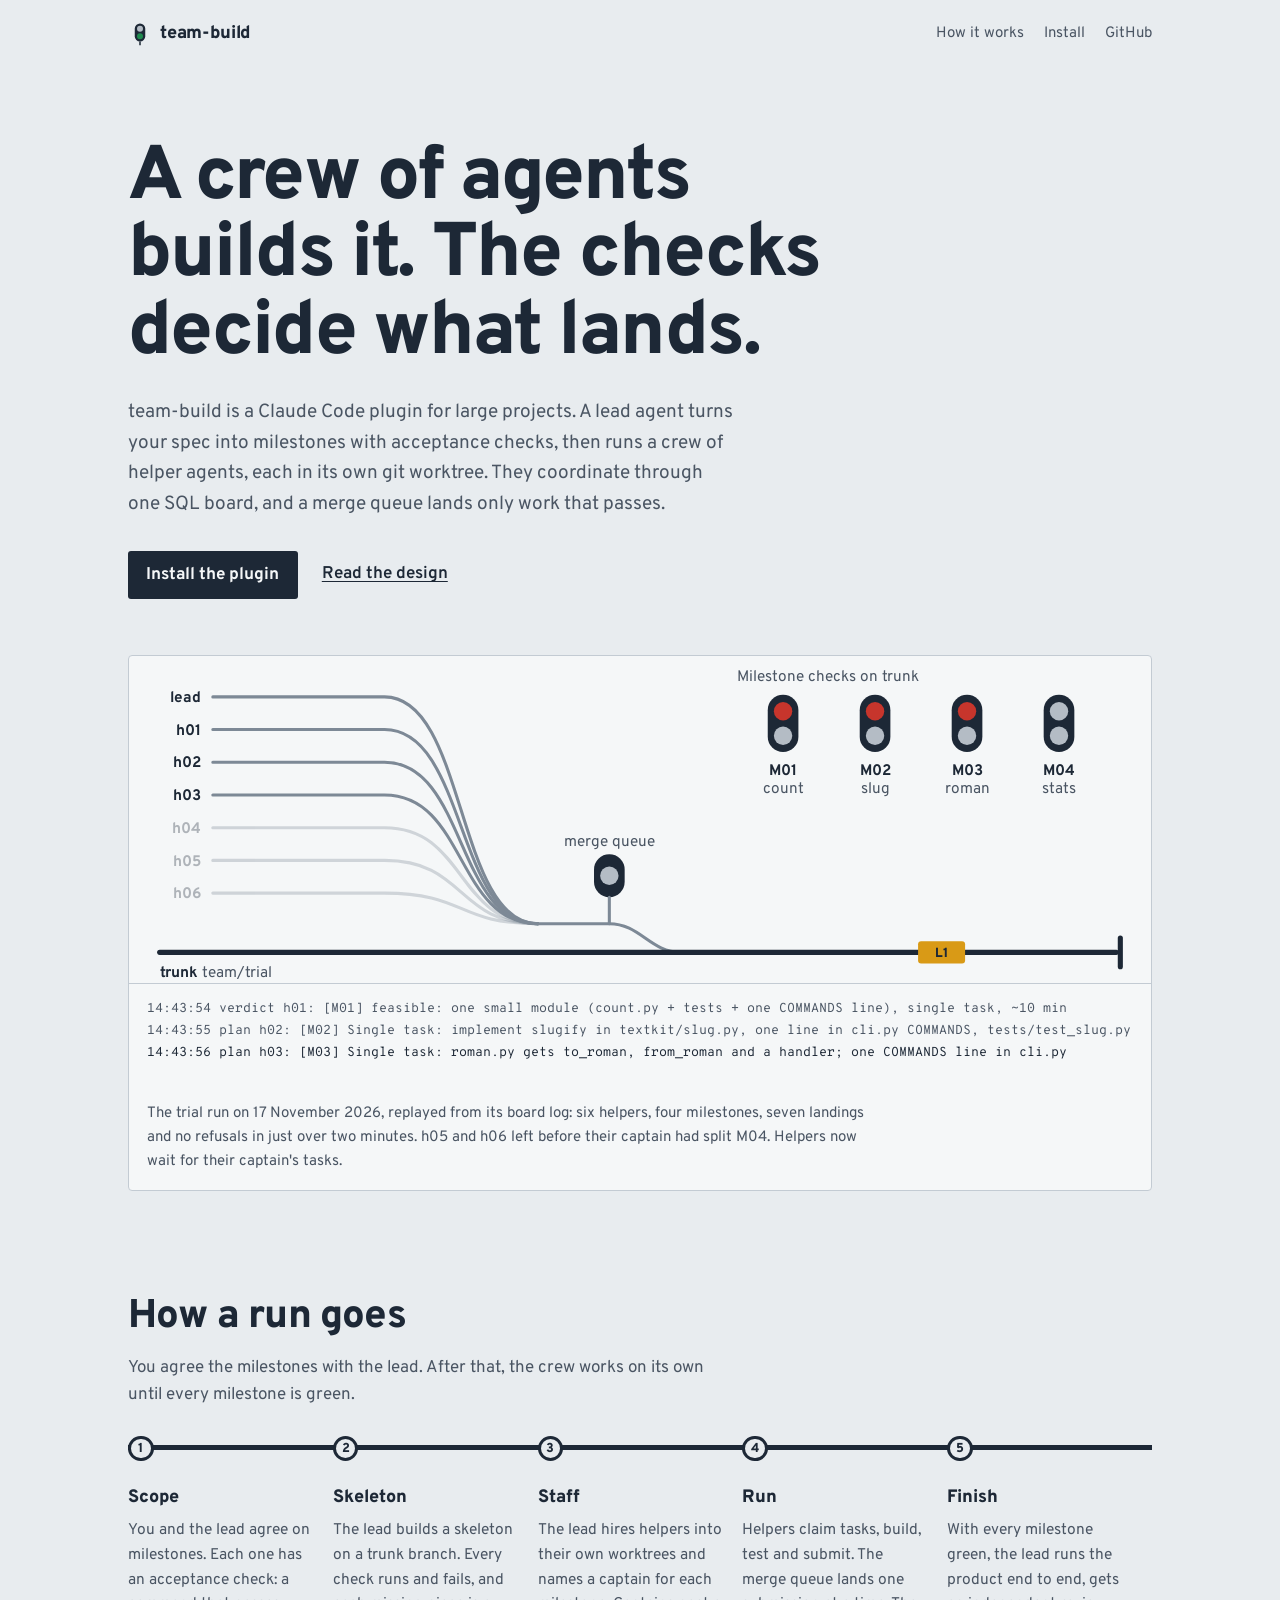
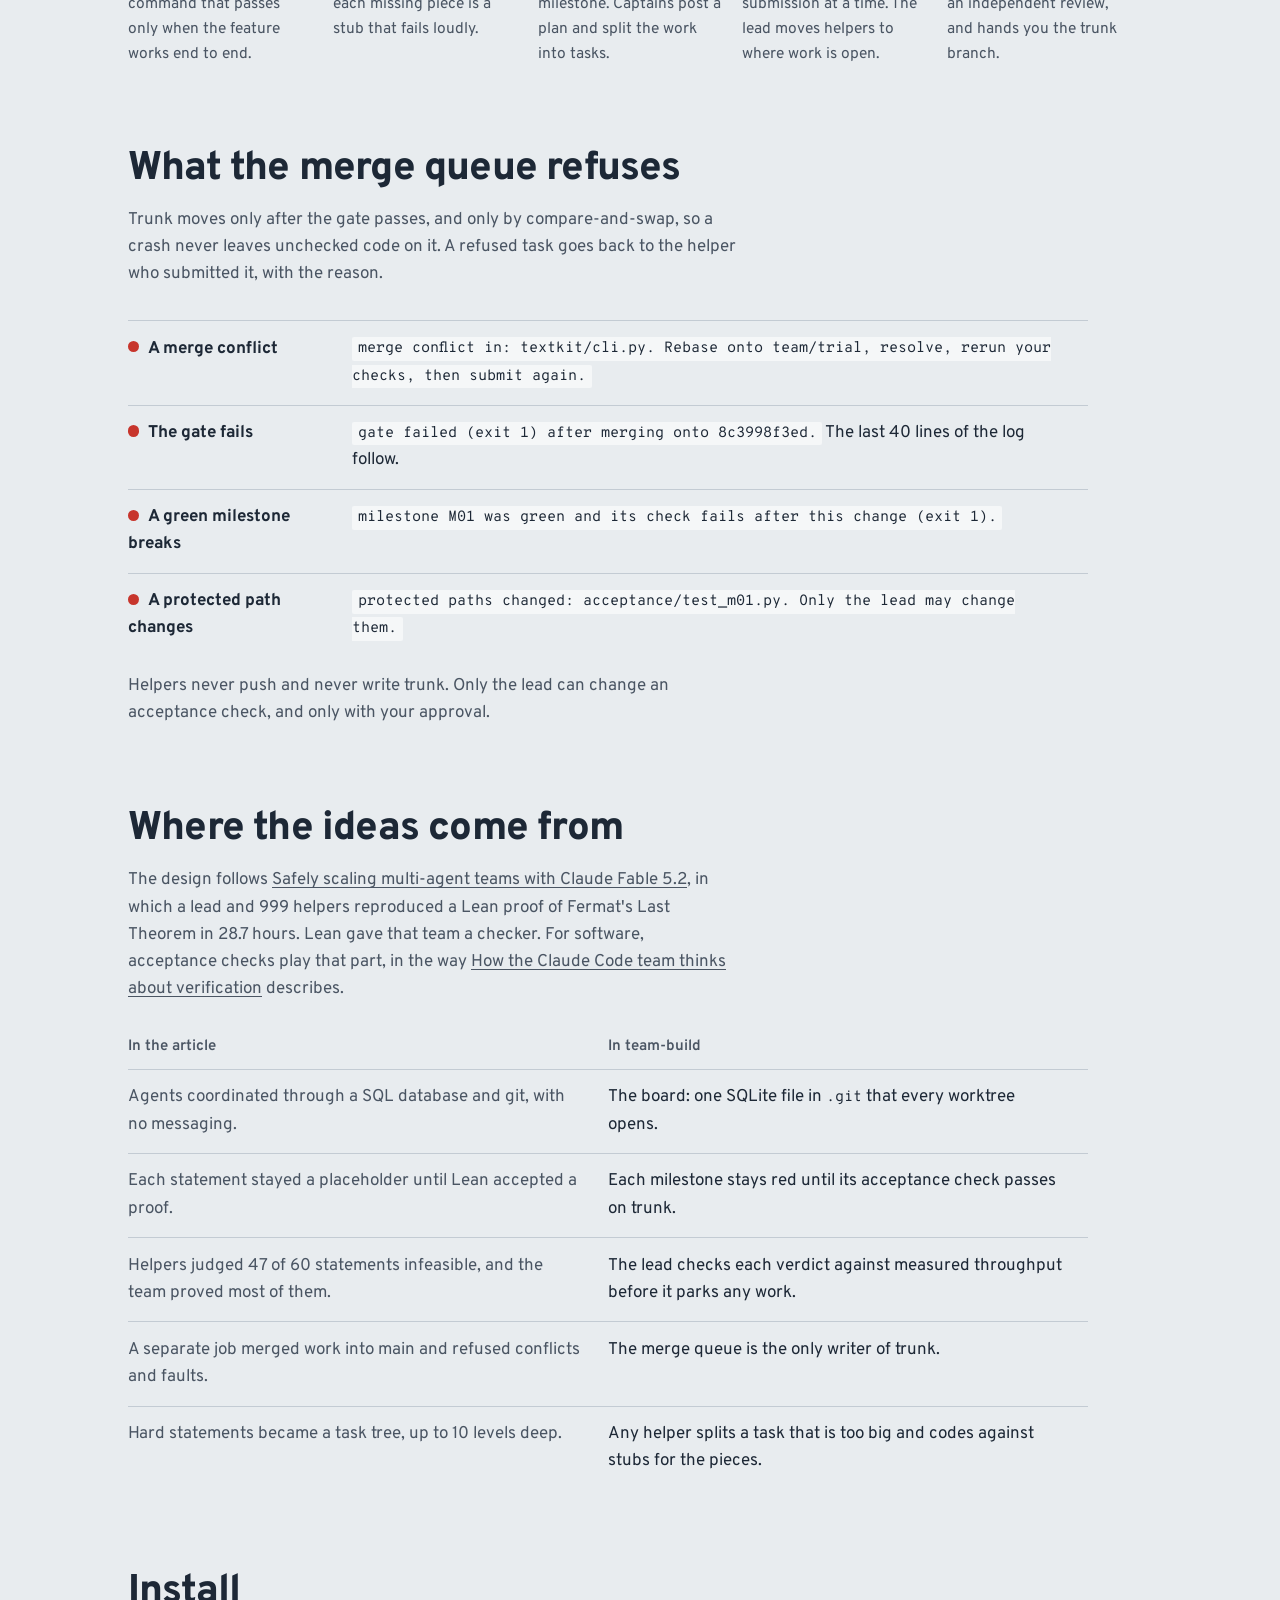
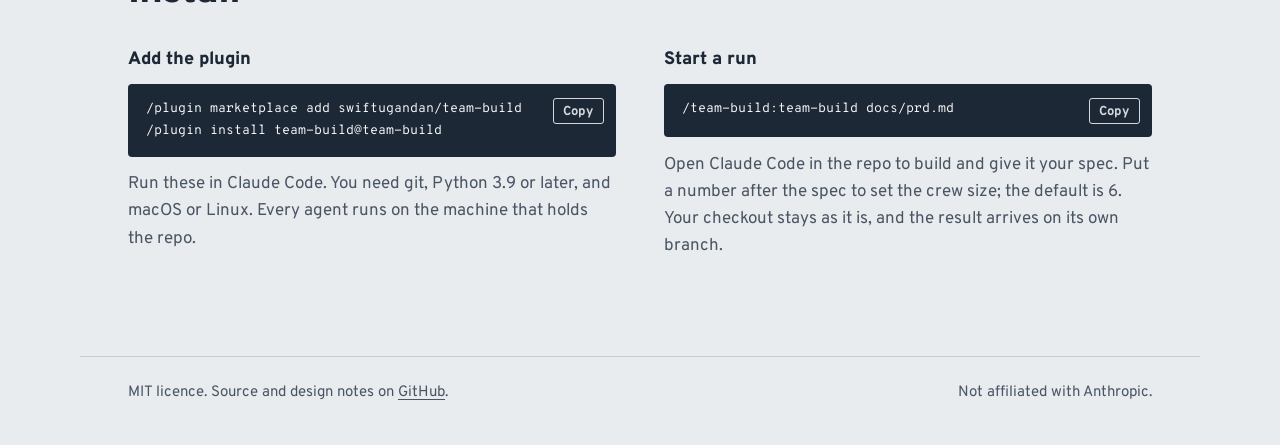
==== site/index.html @ 6d7ec810 "Fix review round 1: stub rule, handoffs keep work, task order, queue recovery, site" ====
<!doctype html>
<html lang="en">
<head>
  <meta charset="utf-8">
  <meta name="viewport" content="width=device-width, initial-scale=1">
  <title>team-build: a crew of agents builds it, the checks decide what lands</title>
  <meta name="description" content="team-build is a Claude Code plugin for large projects. A lead agent turns your spec into milestones with acceptance checks and runs a crew of helper agents. They coordinate through one SQL board, and a merge queue lands only work that passes.">
  <meta property="og:title" content="team-build: a crew of agents builds it, the checks decide what lands">
  <meta property="og:description" content="A Claude Code plugin. A lead agent runs a crew of helpers through one SQL board and git. A merge queue lands only work that passes the checks.">
  <meta property="og:image" content="https://swiftugandan.github.io/team-build/og.png">
  <meta property="og:url" content="https://swiftugandan.github.io/team-build/">
  <meta name="twitter:card" content="summary_large_image">
  <meta name="theme-color" content="#1D2836">
  <link rel="icon" href="favicon.svg" type="image/svg+xml">
  <link rel="preconnect" href="https://fonts.googleapis.com">
  <link rel="preconnect" href="https://fonts.gstatic.com" crossorigin>
  <link href="https://fonts.googleapis.com/css2?family=Overpass:wght@400;600;700;800&family=Overpass+Mono:wght@400;600&display=swap" rel="stylesheet">
  <link rel="stylesheet" href="styles.css">
</head>
<body>
  <a class="skip" href="#main">Skip to content</a>

  <header class="top">
    <a class="wordmark" href="./" aria-label="team-build home">
      <svg viewBox="0 0 32 32" aria-hidden="true">
        <rect x="9" y="2" width="14" height="24" rx="7" fill="currentColor"/>
        <circle cx="16" cy="9" r="4" fill="var(--lamp-off)"/>
        <circle cx="16" cy="19" r="4" fill="var(--green)"/>
        <rect x="15" y="26" width="2" height="5" fill="currentColor"/>
      </svg>
      team-build
    </a>
    <nav aria-label="Main">
      <a href="#how">How it works</a>
      <a href="#install">Install</a>
      <a href="https://github.com/swiftugandan/team-build">GitHub</a>
    </nav>
  </header>

  <main id="main">
    <section class="hero frame" aria-labelledby="hero-title">
      <h1 id="hero-title">A crew of agents builds it. The checks decide what lands.</h1>
      <p class="lede">team-build is a Claude Code plugin for large projects. A lead agent turns your spec into milestones with acceptance checks, then runs a crew of helper agents, each in its own git worktree. They coordinate through one SQL board, and a merge queue lands only work that passes.</p>
      <p class="actions">
        <a class="button" href="#install">Install the plugin</a>
        <a class="quiet" href="https://github.com/swiftugandan/team-build/blob/main/docs/design.md">Read the design</a>
      </p>

      <figure class="yard" aria-labelledby="yard-caption">
        <svg id="yard" viewBox="0 0 1000 320" role="img" aria-labelledby="yard-title yard-desc">
          <title id="yard-title">The trial run as a track diagram</title>
          <desc id="yard-desc">Seven helper and lead tracks feed one merge queue. Seven landings reach the trunk branch, and the four milestone signals M01 to M04 all show green.</desc>
          <defs>
            <path id="p-lead" d="M100,40 L250,40 C330,40 320,262 400,262 L470,262 C500,262 510,290 540,290 L966,290"/>
            <path id="p-h01" d="M100,72 L250,72 C330,72 320,262 400,262 L470,262 C500,262 510,290 540,290 L966,290"/>
            <path id="p-h02" d="M100,104 L250,104 C330,104 320,262 400,262 L470,262 C500,262 510,290 540,290 L966,290"/>
            <path id="p-h03" d="M100,136 L250,136 C330,136 320,262 400,262 L470,262 C500,262 510,290 540,290 L966,290"/>
            <path id="p-h04" d="M100,168 L250,168 C330,168 320,262 400,262 L470,262 C500,262 510,290 540,290 L966,290"/>
            <path id="p-h05" d="M100,200 L250,200 C330,200 320,262 400,262 L470,262 C500,262 510,290 540,290 L966,290"/>
            <path id="p-h06" d="M100,232 L250,232 C330,232 320,262 400,262 L470,262 C500,262 510,290 540,290 L966,290"/>
          </defs>

          <g class="sidings">
            <g data-agent="lead" class="lit"><text x="70" y="45" text-anchor="end" class="name">lead</text><path class="rail" d="M82,40 L250,40 C330,40 320,262 400,262"/></g>
            <g data-agent="h01" class="lit"><text x="70" y="77" text-anchor="end" class="name">h01</text><path class="rail" d="M82,72 L250,72 C330,72 320,262 400,262"/></g>
            <g data-agent="h02" class="lit"><text x="70" y="109" text-anchor="end" class="name">h02</text><path class="rail" d="M82,104 L250,104 C330,104 320,262 400,262"/></g>
            <g data-agent="h03" class="lit"><text x="70" y="141" text-anchor="end" class="name">h03</text><path class="rail" d="M82,136 L250,136 C330,136 320,262 400,262"/></g>
            <g data-agent="h04" class="lit"><text x="70" y="173" text-anchor="end" class="name">h04</text><path class="rail" d="M82,168 L250,168 C330,168 320,262 400,262"/></g>
            <g data-agent="h05" class="lit"><text x="70" y="205" text-anchor="end" class="name">h05</text><path class="rail" d="M82,200 L250,200 C330,200 320,262 400,262"/></g>
            <g data-agent="h06" class="lit"><text x="70" y="237" text-anchor="end" class="name">h06</text><path class="rail" d="M82,232 L250,232 C330,232 320,262 400,262"/></g>
          </g>

          <path class="rail" d="M400,262 L470,262 C500,262 510,290 540,290"/>
          <path class="rail trunk" d="M30,290 L966,290"/>
          <path class="rail trunk" d="M970,276 L970,304"/>
          <text x="30" y="314"><tspan class="name">trunk</tspan> team/trial</text>

          <g class="gate">
            <text x="470" y="186" text-anchor="middle">merge queue</text>
            <rect class="head" x="455" y="194" width="30" height="42" rx="15"/>
            <circle id="gate-lamp" class="lamp" cx="470" cy="215" r="9"/>
            <path class="rail" d="M470,236 L470,262"/>
          </g>

          <g class="signals">
            <text x="595" y="24">Milestone checks on trunk</text>
            <g data-milestone="M01"><rect class="head" x="625" y="38" width="30" height="56" rx="15"/><circle class="lamp" cx="640" cy="54" r="9"/><circle class="lamp green" cx="640" cy="78" r="9"/><text x="640" y="116" text-anchor="middle" class="name">M01</text><text x="640" y="134" text-anchor="middle" class="sub">count</text></g>
            <g data-milestone="M02"><rect class="head" x="715" y="38" width="30" height="56" rx="15"/><circle class="lamp" cx="730" cy="54" r="9"/><circle class="lamp green" cx="730" cy="78" r="9"/><text x="730" y="116" text-anchor="middle" class="name">M02</text><text x="730" y="134" text-anchor="middle" class="sub">slug</text></g>
            <g data-milestone="M03"><rect class="head" x="805" y="38" width="30" height="56" rx="15"/><circle class="lamp" cx="820" cy="54" r="9"/><circle class="lamp green" cx="820" cy="78" r="9"/><text x="820" y="116" text-anchor="middle" class="name">M03</text><text x="820" y="134" text-anchor="middle" class="sub">roman</text></g>
            <g data-milestone="M04"><rect class="head" x="895" y="38" width="30" height="56" rx="15"/><circle class="lamp" cx="910" cy="54" r="9"/><circle class="lamp green" cx="910" cy="78" r="9"/><text x="910" y="116" text-anchor="middle" class="name">M04</text><text x="910" y="134" text-anchor="middle" class="sub">stats</text></g>
          </g>

          <g class="trains">
            <g class="train landed" id="L1" data-from="h01" transform="translate(931,290)"><rect x="-23" y="-11" width="46" height="22" rx="3"/><text text-anchor="middle" y="5">L1</text></g>
            <g class="train landed" id="L2" data-from="h02" transform="translate(873,290)"><rect x="-23" y="-11" width="46" height="22" rx="3"/><text text-anchor="middle" y="5">L2</text></g>
            <g class="train landed" id="L3" data-from="h03" transform="translate(815,290)"><rect x="-23" y="-11" width="46" height="22" rx="3"/><text text-anchor="middle" y="5">L3</text></g>
            <g class="train landed" id="L4" data-from="lead" transform="translate(757,290)"><rect x="-23" y="-11" width="46" height="22" rx="3"/><text text-anchor="middle" y="5">L4</text></g>
            <g class="train landed" id="L5" data-from="h04" transform="translate(699,290)"><rect x="-23" y="-11" width="46" height="22" rx="3"/><text text-anchor="middle" y="5">L5</text></g>
            <g class="train landed" id="L6" data-from="h04" transform="translate(641,290)"><rect x="-23" y="-11" width="46" height="22" rx="3"/><text text-anchor="middle" y="5">L6</text></g>
            <g class="train landed" id="L7" data-from="h04" transform="translate(583,290)"><rect x="-23" y="-11" width="46" height="22" rx="3"/><text text-anchor="middle" y="5">L7</text></g>
          </g>
        </svg>

        <ol class="log" id="log" aria-label="Board events">
          <li class="k-merged">14:45:53 merged queue: L6 T5 by h04 -&gt; d8235f0d12</li>
          <li class="k-left">14:46:00 left h04: h04 left</li>
          <li class="k-merged">14:46:02 merged queue: L7 T6 by h04 -&gt; 13565ec05e</li>
          <li class="k-green">14:46:02 green queue: M04 stats: JSON report on a file built from count, slug and roman plus word frequency</li>
        </ol>
        <div class="yard-foot">
          <p id="yard-caption">The trial run on 17 November 2026, replayed from its board log: six helpers, four milestones, seven landings and no refusals in just over two minutes. h05 and h06 left before their captain had split M04. Helpers now wait for their captain's tasks.</p>
          <button class="replay" type="button" hidden>Replay</button>
        </div>
      </figure>
    </section>

    <section id="how" class="block" aria-labelledby="how-title">
      <div class="frame">
        <h2 id="how-title">How a run goes</h2>
        <p>You agree the milestones with the lead. After that, the crew works on its own until every milestone is green.</p>
        <ol class="steps">
          <li><h3>Scope</h3><p>You and the lead agree on milestones. Each one has an acceptance check: a command that passes only when the feature works end to end.</p></li>
          <li><h3>Skeleton</h3><p>The lead builds a skeleton on a trunk branch. Every check runs and fails, and each missing piece is a stub that fails loudly.</p></li>
          <li><h3>Staff</h3><p>The lead hires helpers into their own worktrees and names a captain for each milestone. Captains post a plan and split the work into tasks.</p></li>
          <li><h3>Run</h3><p>Helpers claim tasks, build, test and submit. The merge queue lands one submission at a time. The lead moves helpers to where work is open.</p></li>
          <li><h3>Finish</h3><p>With every milestone green, the lead runs the product end to end, gets an independent review, and hands you the trunk branch.</p></li>
        </ol>
      </div>
    </section>

    <section class="block" aria-labelledby="queue-title">
      <div class="frame">
        <h2 id="queue-title">What the merge queue refuses</h2>
        <p>Trunk moves only after the gate passes, and only by compare-and-swap, so a crash never leaves unchecked code on it. A refused task goes back to the helper who submitted it, with the reason.</p>
        <table class="refusals">
          <tbody>
            <tr><th scope="row"><span class="lamp-dot" aria-hidden="true"></span>A merge conflict</th><td><code>merge conflict in: textkit/cli.py. Rebase onto team/trial, resolve, rerun your checks, then submit again.</code></td></tr>
            <tr><th scope="row"><span class="lamp-dot" aria-hidden="true"></span>The gate fails</th><td><code>gate failed (exit 1) after merging onto 8c3998f3ed.</code> The last 40 lines of the log follow.</td></tr>
            <tr><th scope="row"><span class="lamp-dot" aria-hidden="true"></span>A green milestone breaks</th><td><code>milestone M01 was green and its check fails after this change (exit 1).</code></td></tr>
            <tr><th scope="row"><span class="lamp-dot" aria-hidden="true"></span>A protected path changes</th><td><code>protected paths changed: acceptance/test_m01.py. Only the lead may change them.</code></td></tr>
          </tbody>
        </table>
        <p class="note">Helpers never push and never write trunk. Only the lead can change an acceptance check, and only with your approval.</p>
      </div>
    </section>

    <section class="block" aria-labelledby="sources-title">
      <div class="frame">
        <h2 id="sources-title">Where the ideas come from</h2>
        <p>The design follows <a href="https://claude.dev/blog/safely-scaling-multi-agent-teams-with-fable-5-2/">Safely scaling multi-agent teams with Claude Fable 5.2</a>, in which a lead and 999 helpers reproduced a Lean proof of Fermat's Last Theorem in 28.7 hours. Lean gave that team a checker. For software, acceptance checks play that part, in the way <a href="https://claude.dev/blog/how-the-claude-code-team-thinks-about-verification/">How the Claude Code team thinks about verification</a> describes.</p>
        <table class="sources">
          <thead><tr><th scope="col">In the article</th><th scope="col">In team-build</th></tr></thead>
          <tbody>
            <tr><td>Agents coordinated through a SQL database and git, with no messaging.</td><td>The board: one SQLite file in <code>.git</code> that every worktree opens.</td></tr>
            <tr><td>Each statement stayed a placeholder until Lean accepted a proof.</td><td>Each milestone stays red until its acceptance check passes on trunk.</td></tr>
            <tr><td>Helpers judged 47 of 60 statements infeasible, and the team proved most of them.</td><td>The lead checks each verdict against measured throughput before it parks any work.</td></tr>
            <tr><td>A separate job merged work into main and refused conflicts and faults.</td><td>The merge queue is the only writer of trunk.</td></tr>
            <tr><td>Hard statements became a task tree, up to 10 levels deep.</td><td>Any helper splits a task that is too big and codes against stubs for the pieces.</td></tr>
          </tbody>
        </table>
      </div>
    </section>

    <section id="install" class="block" aria-labelledby="install-title">
      <div class="frame">
        <h2 id="install-title">Install</h2>
        <div class="install">
          <div>
            <h3>Add the plugin</h3>
            <div class="cmd"><pre>/plugin marketplace add swiftugandan/team-build
/plugin install team-build@team-build</pre><button class="copy" type="button" data-copy="/plugin marketplace add swiftugandan/team-build&#10;/plugin install team-build@team-build">Copy</button></div>
            <p>Run these in Claude Code. You need git, Python 3.9 or later, and macOS or Linux. Every agent runs on the machine that holds the repo.</p>
          </div>
          <div>
            <h3>Start a run</h3>
            <div class="cmd"><pre>/team-build:team-build docs/prd.md</pre><button class="copy" type="button" data-copy="/team-build:team-build docs/prd.md">Copy</button></div>
            <p>Open Claude Code in the repo to build and give it your spec. Put a number after the spec to set the crew size; the default is 6. Your checkout stays as it is, and the result arrives on its own branch.</p>
          </div>
        </div>
      </div>
    </section>
  </main>

  <footer class="foot">
    <p>MIT licence. Source and design notes on <a href="https://github.com/swiftugandan/team-build">GitHub</a>.</p>
    <p>Not affiliated with Anthropic.</p>
  </footer>

  <script src="replay.js" defer></script>
</body>
</html>
---- site/styles.css ----
/* team-build: a signal box. Enamel panel grey, graphite ink, and the three
   signal lamps. Colour only ever means a state: red is not yet, amber is in
   the queue, green has landed. */

:root {
  --panel: #E8ECEF;
  --panel-deep: #DCE2E7;
  --sheet: #F5F7F8;
  --ink: #1D2836;
  --ink-soft: #4A5563;
  --rail: #7D8996;
  --rule: #C3CBD3;
  --red: #C7352C;
  --amber: #D99A16;
  --green: #1F8A4E;
  --lamp-off: #B4BCC5;
  --on-ink: #F5F7F8;
  --focus: #2462C2;

  --sans: "Overpass", "Highway Gothic", "Helvetica Neue", Arial, sans-serif;
  --mono: "Overpass Mono", ui-monospace, Menlo, monospace;

  --measure: 38rem;
  --frame: 70rem;
  --gutter: clamp(1rem, 4vw, 3rem);

  color-scheme: light;
}

@media (prefers-color-scheme: dark) {
  :root {
    --panel: #161E28;
    --panel-deep: #1C2632;
    --sheet: #121922;
    --ink: #E3E8ED;
    --ink-soft: #A6B0BC;
    --rail: #6C7886;
    --rule: #2D3946;
    --red: #E2554B;
    --amber: #E8AE33;
    --green: #39B36D;
    --lamp-off: #3A4654;
    --on-ink: #121922;
    --focus: #7FA8F0;
    color-scheme: dark;
  }
}

*, *::before, *::after { box-sizing: border-box; }

html { -webkit-text-size-adjust: 100%; }

body {
  margin: 0;
  background: var(--panel);
  color: var(--ink);
  font: 400 1.0625rem/1.6 var(--sans);
  font-feature-settings: "kern", "liga";
}

a { color: inherit; text-decoration-thickness: 1px; text-underline-offset: 0.18em; }
a:hover { text-decoration-thickness: 2px; }
:focus-visible { outline: 3px solid var(--focus); outline-offset: 3px; border-radius: 2px; }

code, pre, .mono { font-family: var(--mono); font-size: 0.875em; }

.skip {
  position: absolute; left: -999px; top: 0.5rem;
  background: var(--ink); color: var(--on-ink); padding: 0.5rem 0.75rem;
}
.skip:focus { left: 0.5rem; }

.frame { max-width: var(--frame); margin: 0 auto; padding: 0 var(--gutter); }

/* Header */
.top {
  display: flex; align-items: center; justify-content: space-between; gap: 1rem;
  max-width: var(--frame); margin: 0 auto; padding: 1.25rem var(--gutter);
}
.wordmark {
  display: inline-flex; align-items: center; gap: 0.5rem;
  font-weight: 800; font-size: 1.125rem; letter-spacing: -0.01em; text-decoration: none;
}
.wordmark svg { width: 1.5rem; height: 1.5rem; }
.top nav { display: flex; gap: 1.25rem; font-size: 0.9375rem; }
.top nav a { text-decoration: none; color: var(--ink-soft); }
.top nav a:hover { color: var(--ink); text-decoration: underline; }

/* Hero */
.hero { padding-top: clamp(2rem, 6vw, 4.5rem); padding-bottom: 1.5rem; }
.hero h1 {
  margin: 0; max-width: 15ch;
  font-weight: 800; font-size: clamp(2.5rem, 6.4vw, 4.75rem);
  line-height: 1.02; letter-spacing: -0.025em;
}
.lede { max-width: var(--measure); margin: 1.5rem 0 0; font-size: 1.1875rem; color: var(--ink-soft); }
.actions { display: flex; flex-wrap: wrap; gap: 0.75rem 1.5rem; align-items: center; margin: 2rem 0 0; }
.button {
  display: inline-block; padding: 0.7rem 1.15rem 0.6rem;
  background: var(--ink); color: var(--on-ink);
  font-weight: 700; text-decoration: none; border-radius: 3px;
}
.button:hover { background: var(--ink-soft); }
.quiet { font-weight: 600; }

/* The track diagram */
.yard {
  margin: clamp(2rem, 5vw, 3.5rem) 0 0;
  background: var(--sheet);
  border: 1px solid var(--rule);
  border-radius: 4px;
}
.yard svg { display: block; width: 100%; height: auto; }
.yard .rail { stroke: var(--rail); stroke-width: 3; fill: none; stroke-linecap: round; }
.yard .trunk { stroke: var(--ink); stroke-width: 5; }
.yard .sleeper { stroke: var(--rule); stroke-width: 2; }
.yard text { font-family: var(--sans); fill: var(--ink-soft); font-size: 15px; }
.yard .name { font-weight: 700; fill: var(--ink); }
.yard .dim { opacity: 0.32; transition: opacity 300ms ease; }
.yard .lit { opacity: 1; }
.yard .lamp { fill: var(--lamp-off); transition: fill 250ms ease; }
.yard .lamp.red { fill: var(--red); }
.yard .lamp.amber { fill: var(--amber); }
.yard .lamp.green { fill: var(--green); }
.yard .head { fill: var(--ink); }
.yard .gatebox { fill: var(--panel-deep); stroke: var(--rail); stroke-width: 1.5; }
.yard .train rect { fill: var(--amber); }
.yard .train text { fill: #1D2836; font-weight: 800; font-size: 13px; }
.yard .train.landed rect { fill: var(--green); }
.yard .train.landed text { fill: var(--on-ink); }
.yard .tick { stroke: var(--green); stroke-width: 3; }

.log {
  margin: 0; padding: 0.9rem 1.1rem 1rem; list-style: none;
  border-top: 1px solid var(--rule);
  font-family: var(--mono); font-size: 0.8125rem; line-height: 1.7;
  min-height: calc(4 * 1.7em + 1.9rem);
}
.log li { white-space: nowrap; overflow: hidden; text-overflow: ellipsis; color: var(--ink-soft); }
.log li:last-child { color: var(--ink); }
.log .k-green, .log .k-merged { color: var(--green); }
.log .k-free, .log .k-left { color: var(--amber); }

.yard-foot {
  display: flex; flex-wrap: wrap; gap: 0.5rem 1.5rem; align-items: baseline; justify-content: space-between;
  padding: 0 1.1rem 1rem; font-size: 0.9375rem; color: var(--ink-soft);
}
.yard-foot p { margin: 0; max-width: 46rem; }
.replay {
  font: 700 0.9375rem var(--sans); color: var(--ink);
  background: none; border: 1px solid var(--rail); border-radius: 3px;
  padding: 0.35rem 0.8rem 0.25rem; cursor: pointer;
}
.replay:hover { border-color: var(--ink); }
.replay[hidden] { display: none; }

/* Sections */
.block { padding: clamp(3rem, 7vw, 5rem) 0 0; }
.block h2 {
  margin: 0; max-width: 24ch;
  font-weight: 800; font-size: clamp(1.75rem, 3.4vw, 2.5rem); line-height: 1.1; letter-spacing: -0.02em;
}
.block > .frame > p, .intro { max-width: var(--measure); color: var(--ink-soft); margin: 1rem 0 0; }

/* Steps: a real sequence, so they are numbered. */
.steps {
  margin: 2.25rem 0 0; padding: 0; list-style: none; counter-reset: step;
  display: grid; gap: 0; grid-template-columns: repeat(5, minmax(0, 1fr));
  border-top: 5px solid var(--ink);
}
.steps li { counter-increment: step; padding: 1.1rem 1.25rem 0 0; position: relative; }
.steps li::before {
  content: counter(step);
  position: absolute; top: -0.9rem; left: 0;
  width: 1.6rem; height: 1.6rem; border-radius: 50%;
  background: var(--panel); border: 3px solid var(--ink);
  font: 800 0.8125rem/1.25rem var(--sans); text-align: center;
}
.steps h3 { margin: 1rem 0 0.35rem; font-size: 1.125rem; font-weight: 800; }
.steps p { margin: 0; font-size: 0.96875rem; color: var(--ink-soft); }

/* Refusals */
.refusals { width: 100%; max-width: 60rem; margin: 2rem 0 0; border-collapse: collapse; }
.refusals th, .refusals td { text-align: left; vertical-align: top; padding: 0.9rem 1rem 0.9rem 0; border-top: 1px solid var(--rule); }
.refusals th { width: 14rem; font-weight: 700; }
.refusals th .lamp-dot { display: inline-block; width: 0.7rem; height: 0.7rem; border-radius: 50%; background: var(--red); margin-right: 0.55rem; vertical-align: 0.02em; }
.refusals td code { color: var(--ink); background: var(--sheet); padding: 0.15rem 0.35rem; border-radius: 2px; display: inline; line-height: 1.75; }
.note { max-width: var(--measure); margin: 1.5rem 0 0; color: var(--ink-soft); }

/* Sources */
.sources { width: 100%; max-width: 60rem; margin: 2rem 0 0; border-collapse: collapse; }
.sources thead th { font-size: 0.9375rem; color: var(--ink-soft); font-weight: 600; text-align: left; padding: 0 1rem 0.6rem 0; }
.sources td { vertical-align: top; padding: 0.9rem 1.5rem 0.9rem 0; border-top: 1px solid var(--rule); width: 50%; }
.sources td:first-child { color: var(--ink-soft); }

/* Install */
.install { display: grid; grid-template-columns: minmax(0, 1fr) minmax(0, 1fr); gap: 2rem 3rem; margin: 2rem 0 0; }
.install h3 { margin: 0 0 0.6rem; font-size: 1.125rem; font-weight: 800; }
.install p { margin: 0.9rem 0 0; color: var(--ink-soft); max-width: 32rem; }
.cmd {
  display: flex; align-items: flex-start; gap: 0.75rem;
  background: var(--ink); color: var(--on-ink); border-radius: 4px;
  padding: 0.85rem 0.75rem 0.85rem 1.1rem;
}
/* Commands never wrap mid-word: a long one scrolls inside its box. */
.cmd pre { flex: 1; min-width: 0; margin: 0; font-size: 0.8125rem; white-space: pre; overflow-x: auto; line-height: 1.75; }
.copy {
  flex: none;
  font: 700 0.8125rem var(--sans); color: var(--on-ink);
  background: none; border: 1px solid currentColor; border-radius: 3px; padding: 0.3rem 0.6rem 0.2rem; cursor: pointer; opacity: 0.85;
}
.copy:hover { opacity: 1; }

/* Footer */
.foot {
  max-width: var(--frame); margin: clamp(4rem, 8vw, 6rem) auto 0; padding: 1.5rem var(--gutter) 2.5rem;
  border-top: 1px solid var(--rule); color: var(--ink-soft); font-size: 0.9375rem;
  display: flex; flex-wrap: wrap; gap: 0.5rem 2rem; justify-content: space-between;
}
.foot p { margin: 0; }

@media (max-width: 60rem) {
  .steps { grid-template-columns: 1fr; border-top: 0; border-left: 5px solid var(--ink); margin-left: 0.8rem; }
  .steps li { padding: 0 0 1.5rem 1.6rem; }
  .steps li::before { top: 0; left: -1.15rem; }
  .steps h3 { margin-top: 0; }
  .install { grid-template-columns: minmax(0, 1fr); }
}

@media (max-width: 48rem) {
  /* The diagram fits the width; labels grow so they stay legible, and the
     small sub-labels that would collide at this size are left out. */
  .yard text { font-size: 24px; }
  .yard .train text { font-size: 17px; }
  .yard .sub { display: none; }
}

@media (max-width: 40rem) {
  .top nav a:not(:last-child) { display: none; }
  .refusals th, .refusals td { display: block; width: auto; padding-right: 0; }
  .refusals td { border-top: 0; padding-top: 0; }
  .sources thead { display: none; }
  .sources td { display: block; width: auto; padding-right: 0; }
  .sources td:last-child { border-top: 0; padding-top: 0.25rem; color: var(--ink); }
  .sources td:first-child::before { content: "Article: "; font-weight: 700; }
  .sources td:last-child::before { content: "team-build: "; font-weight: 700; }
}

@media (prefers-reduced-motion: reduce) {
  * { transition: none !important; }
}
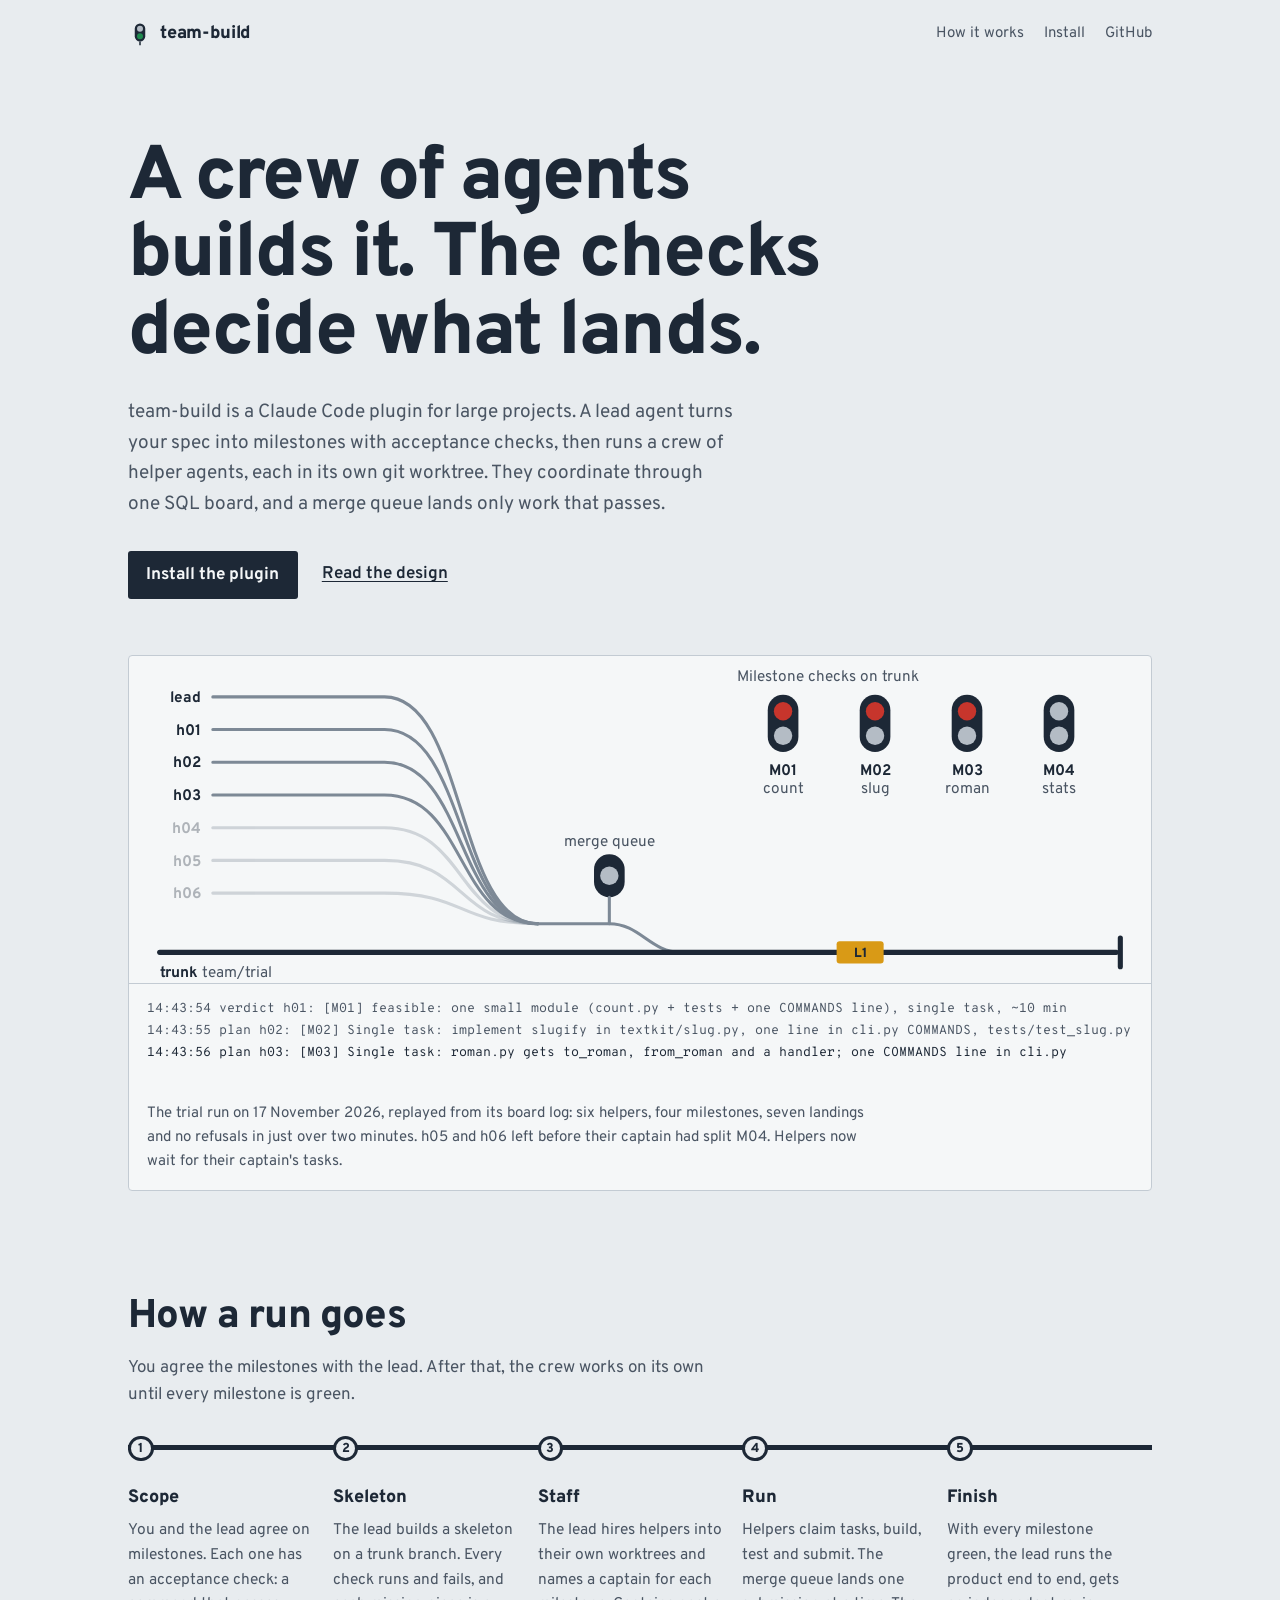
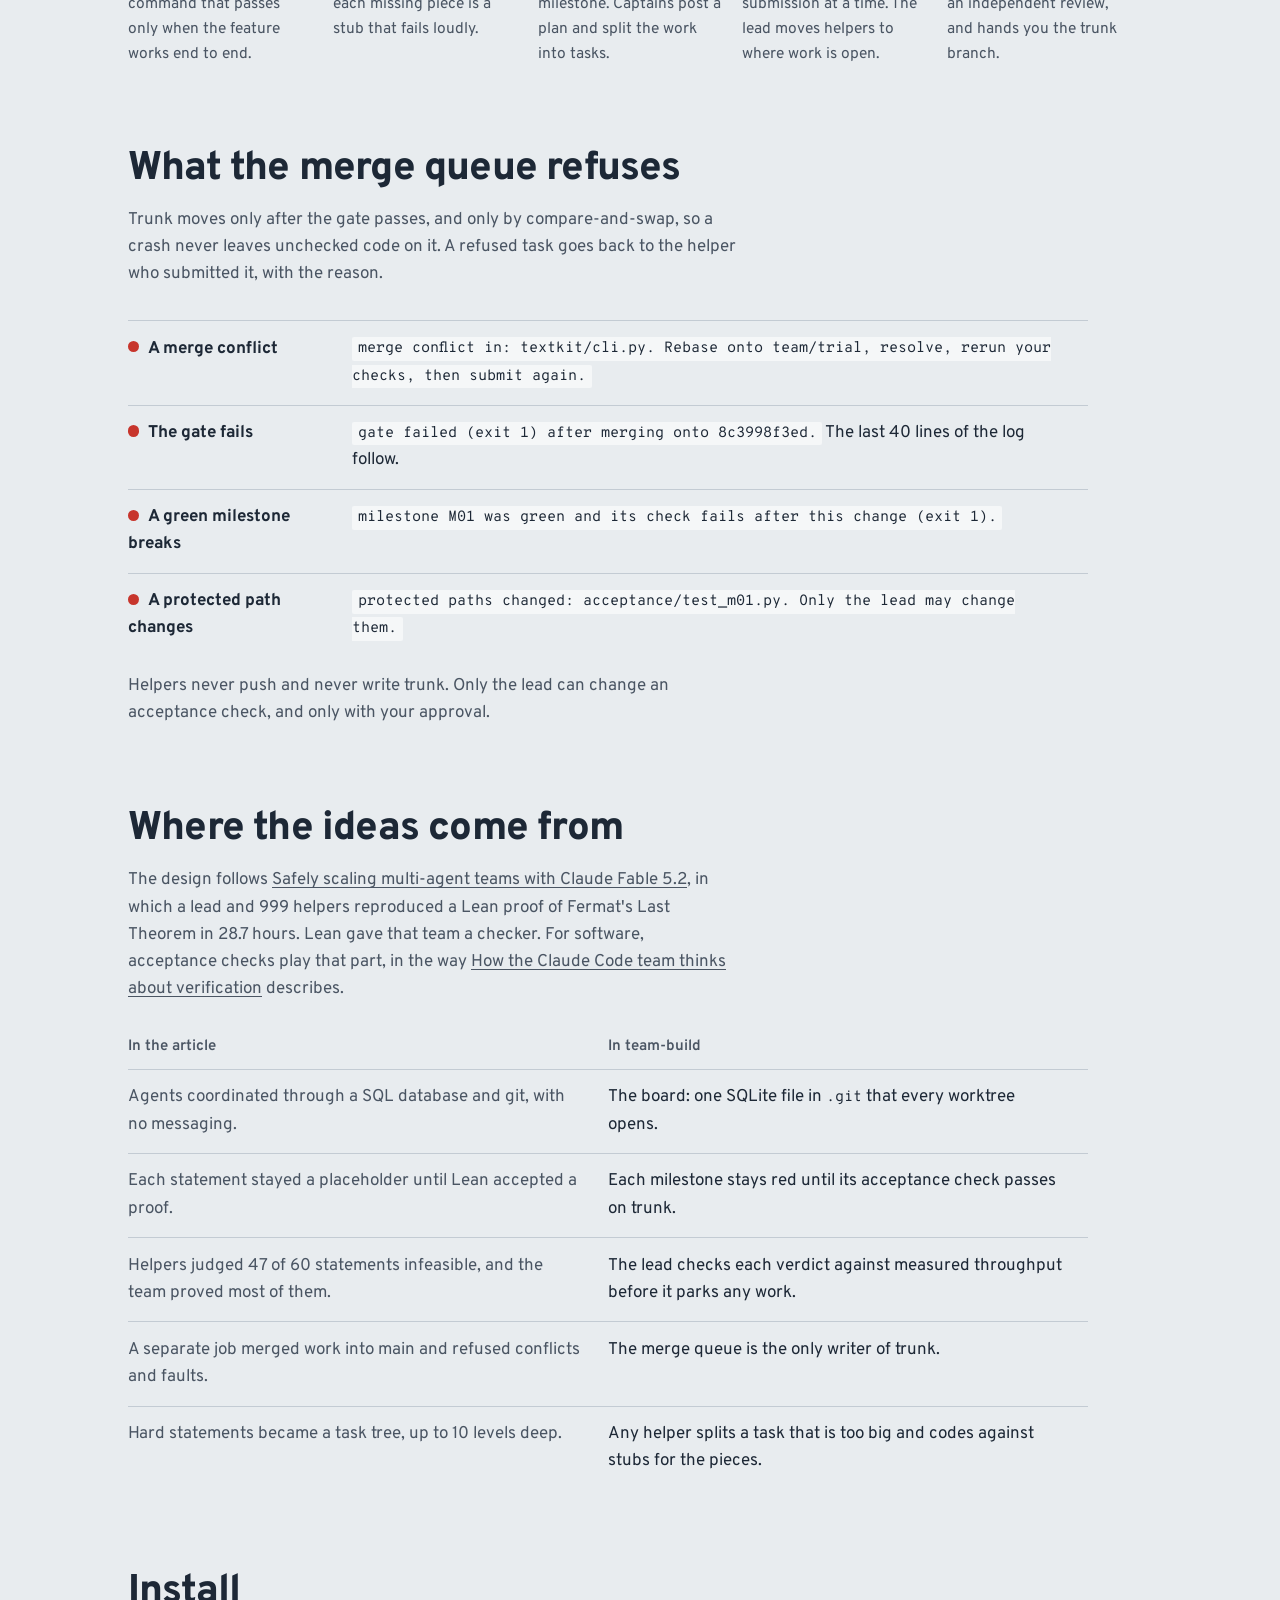
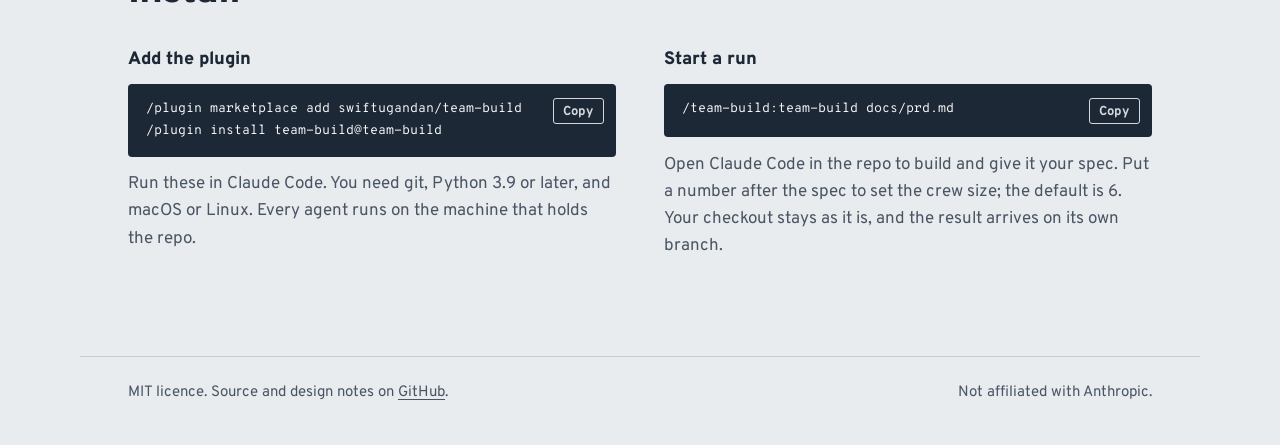
==== commit a6c3c41d: "Site: social preview from the page's diagram; commands wrap only at spaces" ====
--- a/site/index.html
+++ b/site/index.html
@@ -167,13 +167,12 @@
         <div class="install">
           <div>
             <h3>Add the plugin</h3>
-            <div class="cmd"><pre>/plugin marketplace add swiftugandan/team-build
-/plugin install team-build@team-build</pre><button class="copy" type="button" data-copy="/plugin marketplace add swiftugandan/team-build&#10;/plugin install team-build@team-build">Copy</button></div>
+            <div class="cmd"><pre><code class="line"><span>/plugin</span> <span>marketplace</span> <span>add</span> <span>swiftugandan/team-build</span></code><code class="line"><span>/plugin</span> <span>install</span> <span>team-build@team-build</span></code></pre><button class="copy" type="button" data-copy="/plugin marketplace add swiftugandan/team-build&#10;/plugin install team-build@team-build">Copy</button></div>
             <p>Run these in Claude Code. You need git, Python 3.9 or later, and macOS or Linux. Every agent runs on the machine that holds the repo.</p>
           </div>
           <div>
             <h3>Start a run</h3>
-            <div class="cmd"><pre>/team-build:team-build docs/prd.md</pre><button class="copy" type="button" data-copy="/team-build:team-build docs/prd.md">Copy</button></div>
+            <div class="cmd"><pre><code class="line"><span>/team-build:team-build</span> <span>docs/prd.md</span></code></pre><button class="copy" type="button" data-copy="/team-build:team-build docs/prd.md">Copy</button></div>
             <p>Open Claude Code in the repo to build and give it your spec. Put a number after the spec to set the crew size; the default is 6. Your checkout stays as it is, and the result arrives on its own branch.</p>
           </div>
         </div>
--- a/site/styles.css
+++ b/site/styles.css
@@ -202,8 +202,11 @@
   background: var(--ink); color: var(--on-ink); border-radius: 4px;
   padding: 0.85rem 0.75rem 0.85rem 1.1rem;
 }
-/* Commands never wrap mid-word: a long one scrolls inside its box. */
-.cmd pre { flex: 1; min-width: 0; margin: 0; font-size: 0.8125rem; white-space: pre; overflow-x: auto; line-height: 1.75; }
+/* Each command wraps only at spaces, with a hanging indent so a wrapped line
+   reads as a continuation. The Copy button copies the exact text. */
+.cmd pre { flex: 1; min-width: 0; margin: 0; overflow-x: auto; line-height: 1.75; }
+.cmd .line { display: block; font-size: 0.8125rem; white-space: pre-wrap; overflow-wrap: normal; padding-left: 1.5em; text-indent: -1.5em; }
+.cmd .line span { white-space: nowrap; }
 .copy {
   flex: none;
   font: 700 0.8125rem var(--sans); color: var(--on-ink);
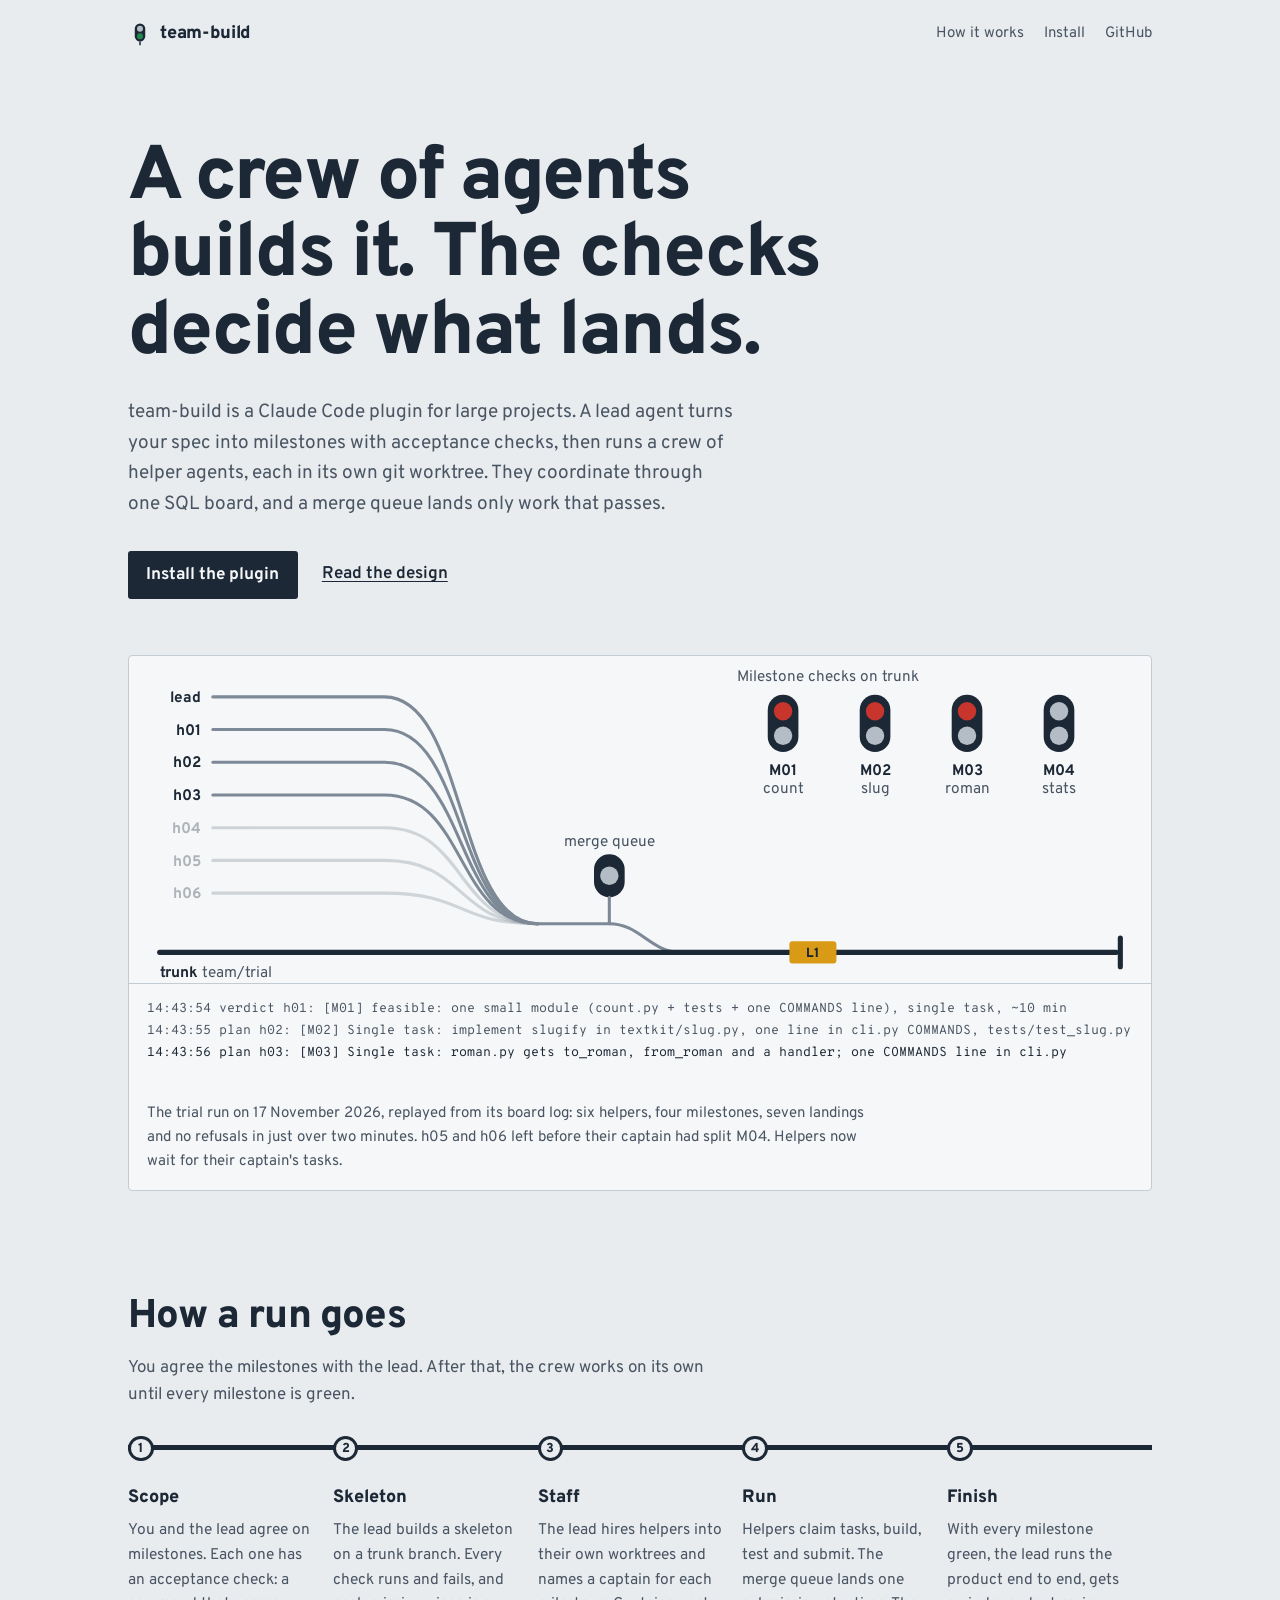
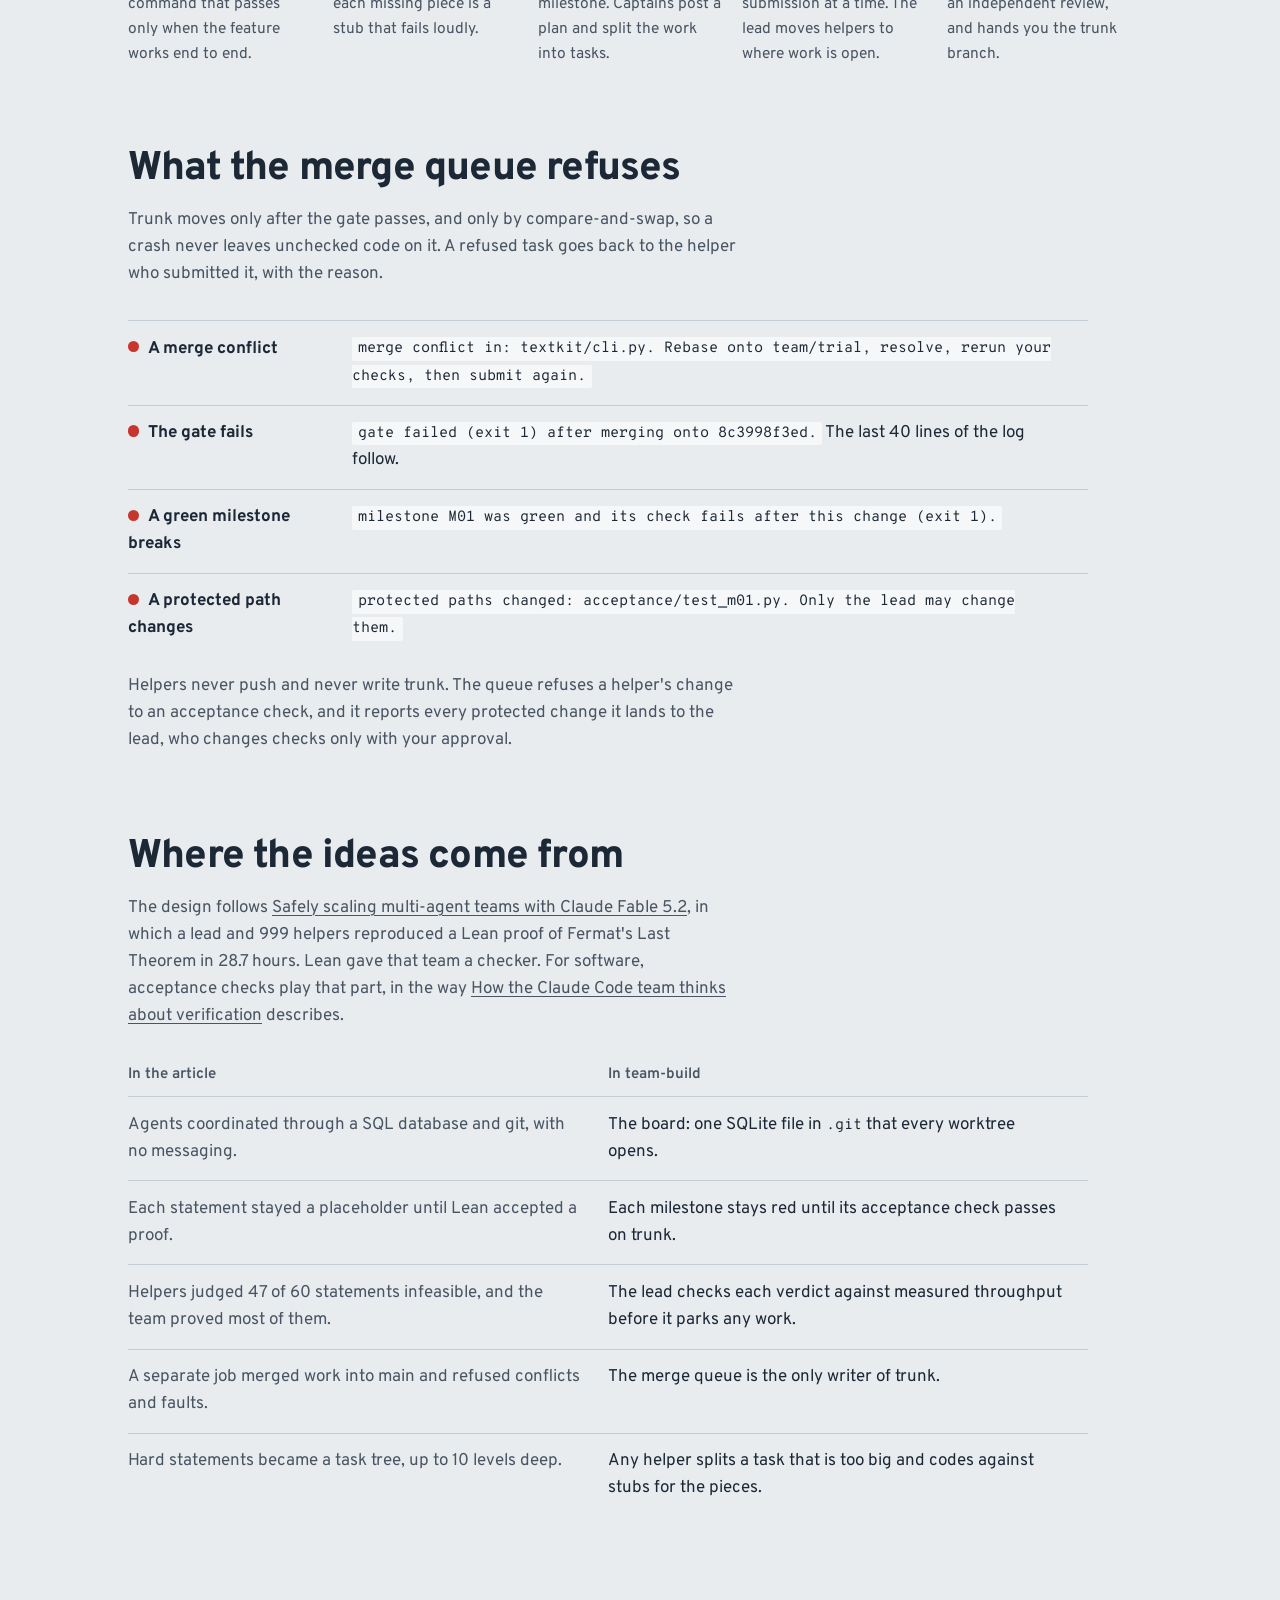
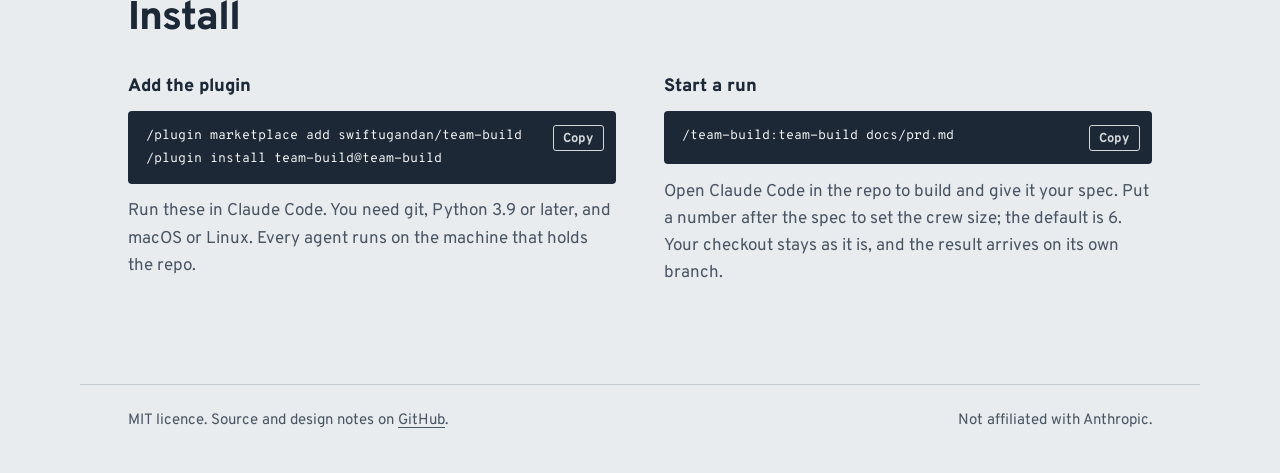
==== commit ae40e5da: "Fix review round 3: hooks, broken trunk, lead boundary, hardened checks, loop lock and signals" ====
--- a/site/index.html
+++ b/site/index.html
@@ -140,7 +140,7 @@
             <tr><th scope="row"><span class="lamp-dot" aria-hidden="true"></span>A protected path changes</th><td><code>protected paths changed: acceptance/test_m01.py. Only the lead may change them.</code></td></tr>
           </tbody>
         </table>
-        <p class="note">Helpers never push and never write trunk. Only the lead can change an acceptance check, and only with your approval.</p>
+        <p class="note">Helpers never push and never write trunk. The queue refuses a helper's change to an acceptance check, and it reports every protected change it lands to the lead, who changes checks only with your approval.</p>
       </div>
     </section>
 
